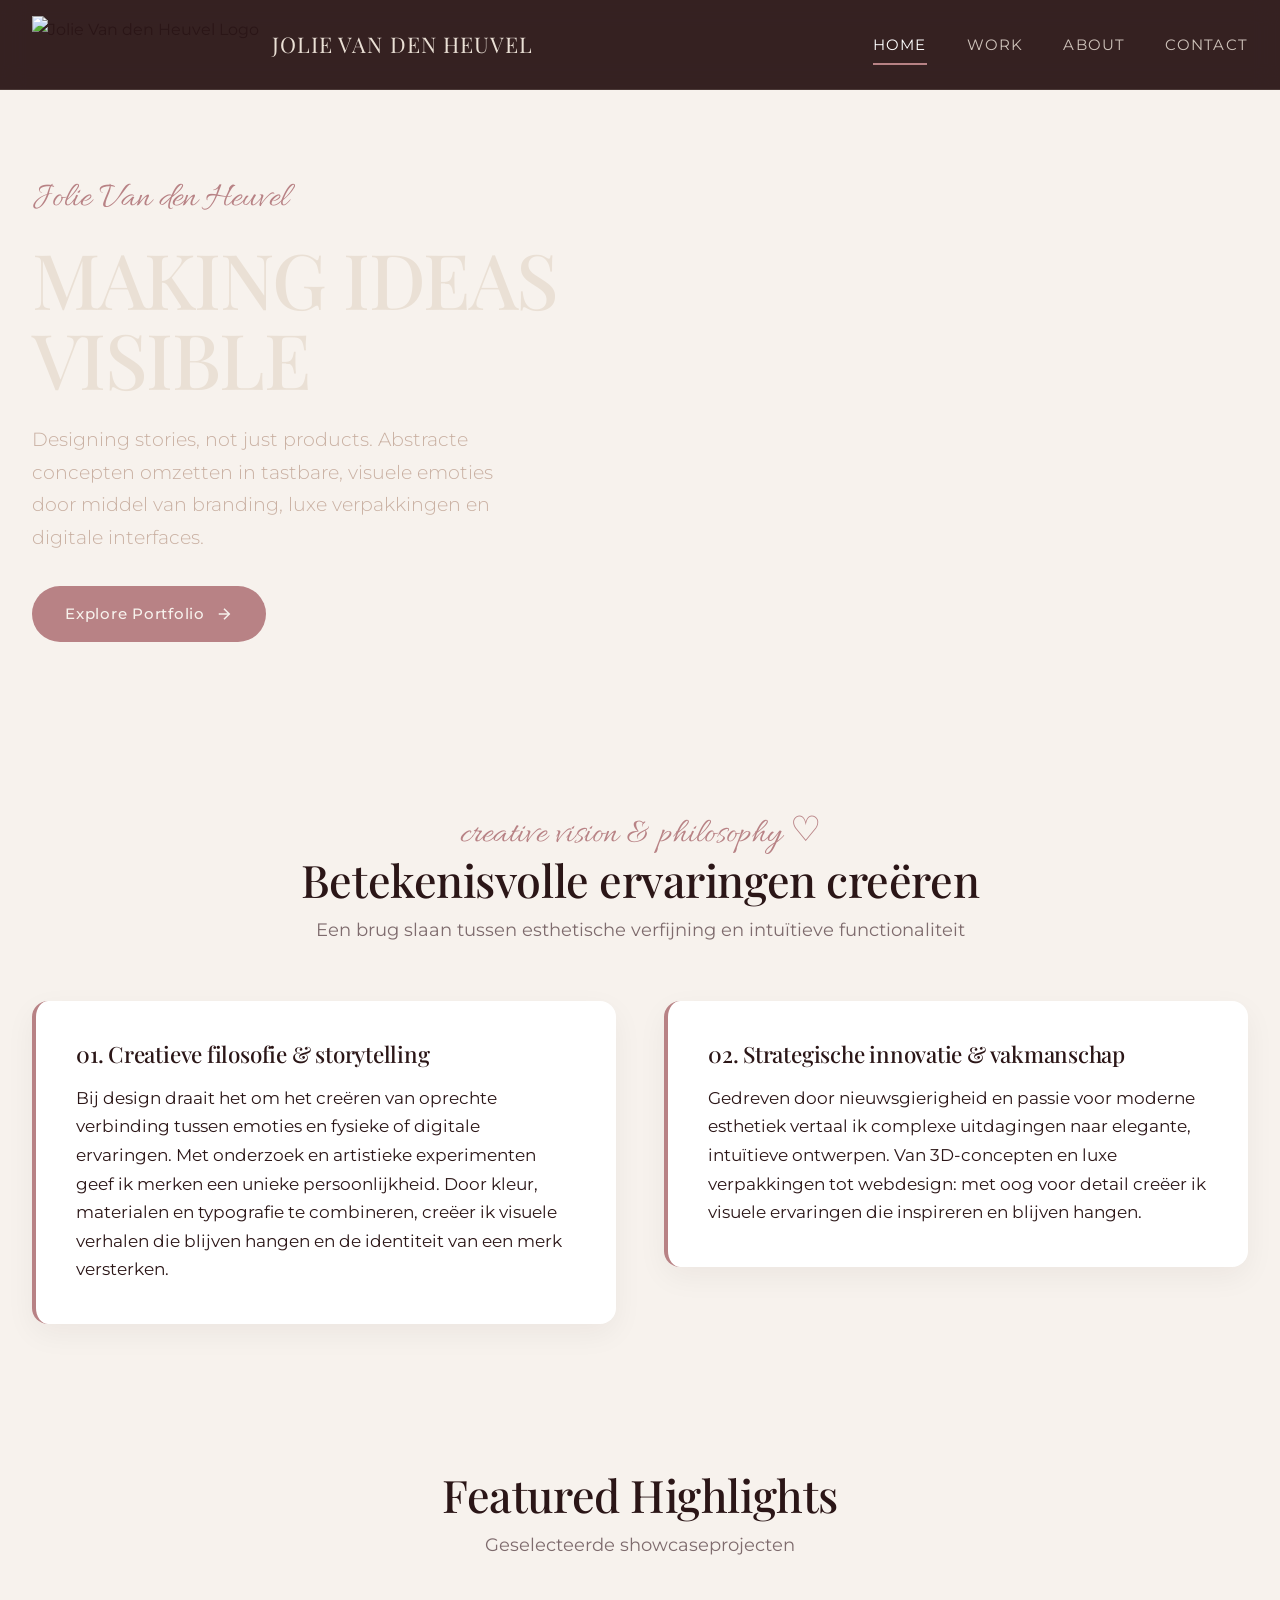
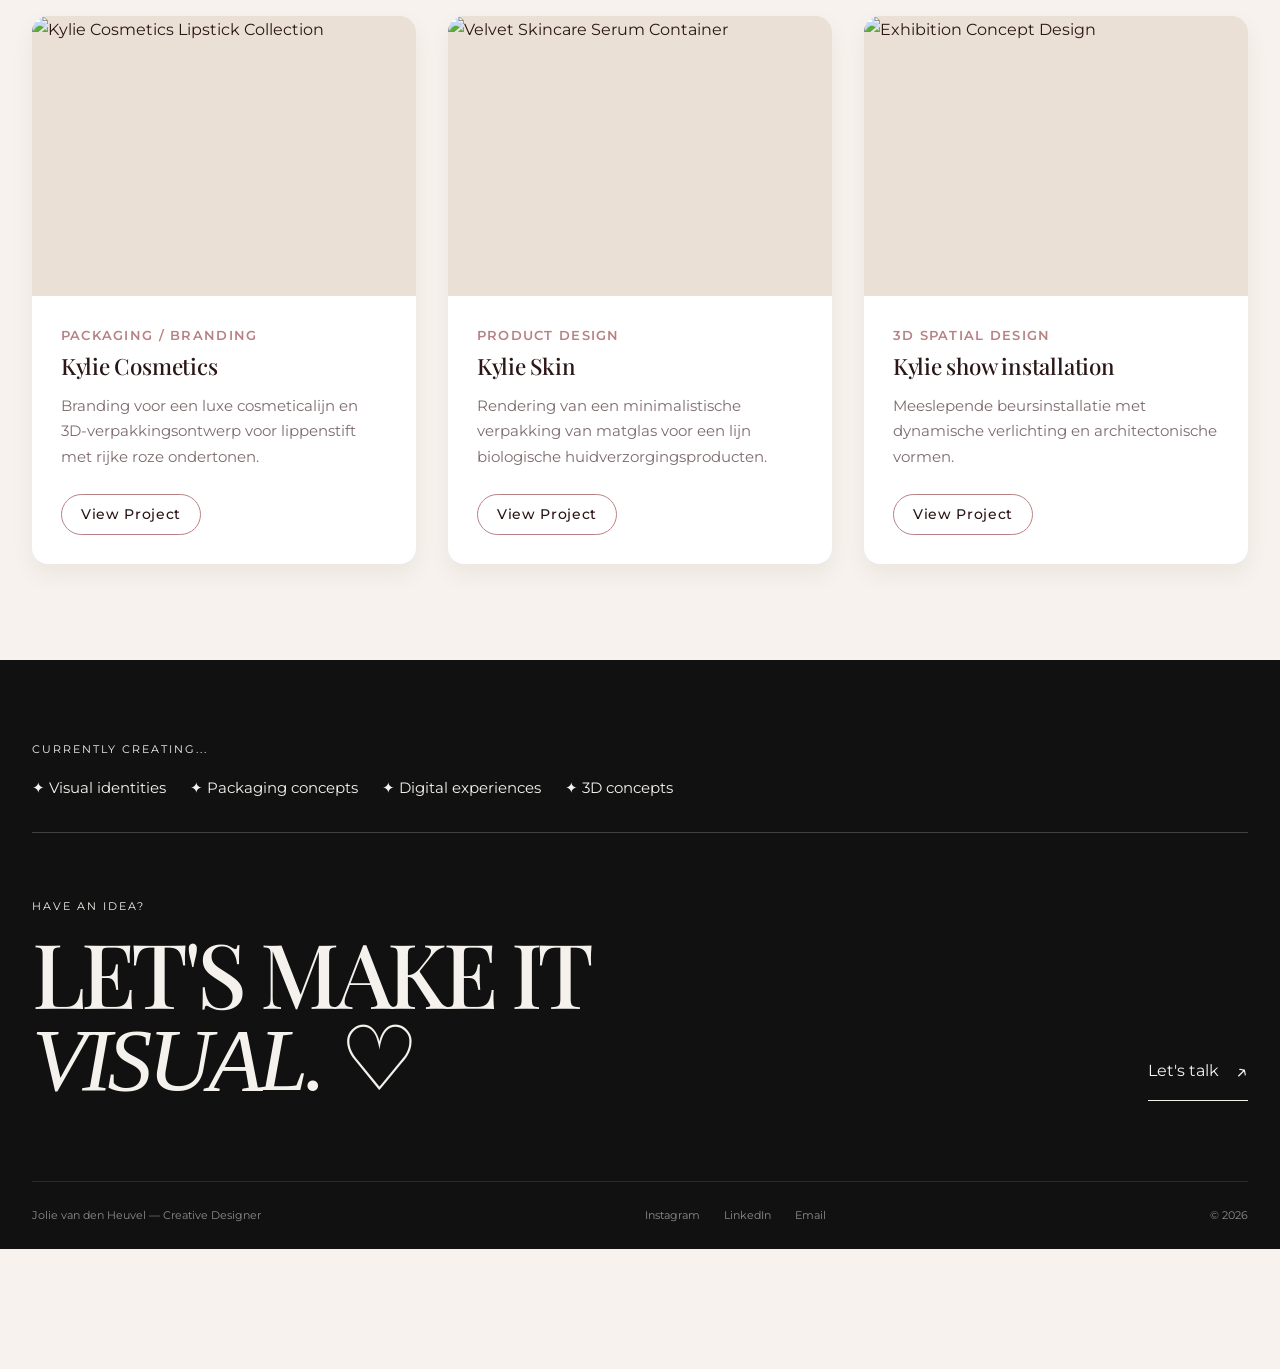
==== index.html @ 954a0385 "Add files via upload" ====
<!DOCTYPE html>
<html lang="en">
<head>
  <meta charset="UTF-8">
  <meta name="viewport" content="width=device-width, initial-scale=1.0">
  <title>Jolie Van den Heuvel | Creative Designer</title>
  <meta name="description" content="Portfolio of Jolie Van den Heuvel - Creative Designer specializing in brand identity, packaging design, and digital experiences.">
  <link rel="stylesheet" href="styles.css">
</head>
<body>

  <!-- PROMINENT HEADER WITH LOGO.PNG (All Pages) -->
  <header class="site-header" id="header">
    <div class="container header-inner">
      <a href="index.html" class="brand-logo" title="Jolie Van den Heuvel Logo">
        <img src="logo.new.png" alt="Jolie Van den Heuvel Logo">
        <span class="brand-title">Jolie van den Heuvel</span>
      </a>

      <nav class="main-nav" aria-label="Main Navigation">
        <a href="index.html" class="nav-link active">Home</a>
        <a href="work.html" class="nav-link">Work</a>
        <a href="about.html" class="nav-link">About</a>
        <a href="contact.html" class="nav-link">Contact</a>
      </nav>

      <button class="mobile-toggle" id="mobileToggle" aria-label="Toggle Mobile Menu">
        <div class="hamburger-icon">
          <span class="hamburger-bar"></span>
          <span class="hamburger-bar"></span>
          <span class="hamburger-bar"></span>
        </div>
      </button>
    </div>
  </header>

  <!-- MOBILE MENU DRAWER OVERLAY (Wireframe 08) -->
  <div class="mobile-menu-overlay" id="mobileOverlay">
    <button class="mobile-close-btn" id="mobileCloseBtn" aria-label="Close menu">&times;</button>
    <div class="mobile-nav-links">
      <a href="index.html" class="mobile-nav-link active">Home</a>
      <a href="work.html" class="mobile-nav-link">Work</a>
      <a href="about.html" class="mobile-nav-link">About</a>
      <a href="contact.html" class="mobile-nav-link">Contact</a>
    </div>
    <div class="mobile-socials">
      <span>Instagram</span> • <span>Pinterest</span> • <span>LinkedIn</span>
    </div>
  </div>

  <!-- HERO SECTION (Wireframe 01) -->
  <section class="hero-dark">
    <div class="container hero-grid">
      <div class="hero-content">
        <span class="hero-eyebrow">Jolie Van den Heuvel</span>
        <!-- Hero Header requested by user: 'designing the future' -->
        <h1 class="hero-title">Making Ideas Visible</h1>
        <p class="hero-subtitle">Designing stories, not just products. Abstracte concepten omzetten in tastbare, visuele emoties door middel van branding, luxe verpakkingen en digitale interfaces.</p>
        <a href="work.html" class="btn btn-primary">
          Explore Portfolio
          <svg width="18" height="18" viewBox="0 0 24 24" fill="none" stroke="currentColor" stroke-width="2"><line x1="5" y1="12" x2="19" y2="12"></line><polyline points="12 5 19 12 12 19"></polyline></svg>
        </a>
      </div>
  </section>

  <!-- CONTENT SECTION: 2 PARAGRAPHS UNDER HERO SECTION (Explicit User Requirement) -->
  <section class="home-intro-section">
    <div class="container">
      <div class="section-header">
        <span class="script-accent">creative vision & philosophy ♡</span>
        <h2 class="section-title">Betekenisvolle ervaringen creëren</h2>
        <p class="section-subtitle">Een brug slaan tussen esthetische verfijning en intuïtieve functionaliteit</p>
      </div>

      <div class="intro-content-grid">
        <!-- Paragraph 1 -->
        <div class="paragraph-card pop-hover">
          <h3>01. Creatieve filosofie & storytelling</h3>
          <p>Bij design draait het om het creëren van oprechte verbinding tussen emoties en fysieke of digitale ervaringen. Met onderzoek en artistieke experimenten geef ik merken een unieke persoonlijkheid. Door kleur, materialen en typografie te combineren, creëer ik visuele verhalen die blijven hangen en de identiteit van een merk versterken.</p>
        </div>

        <!-- Paragraph 2 -->
        <div class="paragraph-card pop-hover">
          <h3>02. Strategische innovatie & vakmanschap</h3>
          <p>Gedreven door nieuwsgierigheid en passie voor moderne esthetiek vertaal ik complexe uitdagingen naar elegante, intuïtieve ontwerpen. Van 3D-concepten en luxe verpakkingen tot webdesign: met oog voor detail creëer ik visuele ervaringen die inspireren en blijven hangen.</p>
        </div>
      </div>
    </div>
  </section>

  <!-- FEATURED WORK PREVIEW GRID -->
  <section style="padding: 4rem 0 6rem 0; background: var(--bg-light);">
    <div class="container">
      <div class="section-header">
        <h2 class="section-title">Featured Highlights</h2>
        <p class="section-subtitle">Geselecteerde showcaseprojecten</p>
      </div>

      <div class="portfolio-grid">
        <!-- Card 1 -->
        <div class="work-card pop-hover">
          <div class="work-card-image">
            <img src="work1_main.png" alt="Kylie Cosmetics Lipstick Collection">
          </div>
          <div class="work-card-body">
            <span class="work-card-tag">Packaging / Branding</span>
            <h3 class="work-card-title">Kylie Cosmetics</h3>
            <p class="work-card-desc">Branding voor een luxe cosmeticalijn en 3D-verpakkingsontwerp voor lippenstift met rijke roze ondertonen.</p>
            <a href="work.html" class="btn btn-outline" style="align-self: flex-start; padding: 0.5rem 1.2rem; font-size: 0.85rem;">View Project</a>
          </div>
        </div>

        <!-- Card 2 -->
        <div class="work-card pop-hover">
          <div class="work-card-image">
            <img src="work1_skin.png" alt="Velvet Skincare Serum Container">
          </div>
          <div class="work-card-body">
            <span class="work-card-tag">Product Design</span>
            <h3 class="work-card-title">Kylie Skin </h3>
            <p class="work-card-desc">Rendering van een minimalistische verpakking van matglas voor een lijn biologische huidverzorgingsproducten.</p>
            <a href="work.html" class="btn btn-outline" style="align-self: flex-start; padding: 0.5rem 1.2rem; font-size: 0.85rem;">View Project</a>
          </div>
        </div>

        <!-- Card 3 -->
        <div class="work-card pop-hover">
          <div class="work-card-image">
            <img src="work1_stand.png" alt="Exhibition Concept Design">
          </div>
          <div class="work-card-body">
            <span class="work-card-tag">3D Spatial Design</span>
            <h3 class="work-card-title">Kylie show installation</h3>
            <p class="work-card-desc">Meeslepende beursinstallatie met dynamische verlichting en architectonische vormen.</p>
            <a href="work.html" class="btn btn-outline" style="align-self: flex-start; padding: 0.5rem 1.2rem; font-size: 0.85rem;">View Project</a>
          </div>
        </div>
      </div>
    </div>
  </section>

  <!-- CREATIVE FOOTER --> <footer class="creative-footer"> <div class="container"> <div class="footer-creating"> <span class="footer-small-label">CURRENTLY CREATING...</span> <div class="creating-items"> <span>✦ Visual identities</span> <span>✦ Packaging concepts</span> <span>✦ Digital experiences</span> <span>✦ 3D concepts</span> </div> </div> <div class="footer-contact"> <div> <span class="footer-small-label">HAVE AN IDEA?</span> <h2>LET'S MAKE IT<br><em>VISUAL.</em> ♡</h2> </div> <a href="contact.html" class="footer-arrow"> Let's talk <span>↗</span> </a> </div> <div class="footer-bottom"> <span>Jolie van den Heuvel — Creative Designer</span> <div class="footer-socials"> <a href="#">Instagram</a> <a href="#">LinkedIn</a> <a href="mailto:yourmail@example.com">Email</a> </div> <span>© 2026</span> </div> </div> </footer>
      </div>
    </div>
  </footer>

  <script src="script.js"></script>
</body>
</html>
---- styles.css ----
/* ==========================================================================
   JOLIE VAN DEN HEUVEL - PORTFOLIO DESIGN SYSTEM
   Complementary color scheme inspired by logo.png and design wireframes
   ========================================================================== */

@import url('https://fonts.googleapis.com/css2?family=Playfair+Display:ital,wght@0,400..900;1,400..900&family=Montserrat:ital,wght@0,300..800;1,300..800&family=Allura&family=Cormorant+Garamond:ital,wght@0,400;0,600;1,400&display=swap');

:root {
  /* Color Palette derived from logo.png & wireframes */
  --bg-dark: #2B1617;          /* Deep Burgundy / Wine */
  --bg-dark-surface: #381C1E;  /* Warm Dark Surface */
  --bg-light: #F7F2ED;         /* Warm Off-White / Sand */
  --bg-card: #EAE0D5;          /* Warm Champagne Beige */
  --accent-rose: #B88285;      /* Soft Dusty Rose */
  --accent-taupe: #C9B0A2;     /* Warm Taupe */
  --accent-gold: #D4AF37;      /* Subtle Gold Accent */
  
  --text-dark: #2B1617;
  --text-light: #F7F2ED;
  --text-muted: #7E6B6D;
  --text-cream: #EAE0D5;
  
  /* Typography */
  --font-heading: 'Kaoly', 'Playfair Display', 'Cormorant Garamond', serif;
  --font-body: 'Montserrat', sans-serif;
  --font-script: 'Allura', cursive;
  
  /* Layout & Spacing */
  --header-height: 90px;
  --footer-height: 90px;
  --container-width: 1280px;
  --radius-sm: 8px;
  --radius-md: 16px;
  --radius-lg: 24px;
  
  /* Animation */
  --ease-out: cubic-bezier(0.16, 1, 0.3, 1);
  --transition-fast: 0.25s var(--ease-out);
  --transition-slow: 0.5s var(--ease-out);
}

/* Base Resets */
*, *::before, *::after {
  box-sizing: border-box;
  margin: 0;
  padding: 0;
}

html {
  scroll-behavior: smooth;
  font-size: 16px;
  -webkit-text-size-adjust: 100%;
}

body {
  font-family: var(--font-body);
  background-color: var(--bg-light);
  color: var(--text-dark);
  line-height: 1.7;
  min-height: 100vh;
  display: flex;
  flex-direction: column;
  padding-bottom: 120px; /* Clearance for fixed footer */
  overflow-x: hidden;
  -webkit-font-smoothing: antialiased;
}

/* Custom Selection */
::selection {
  background-color: var(--accent-rose);
  color: var(--text-light);
}

a {
  color: inherit;
  text-decoration: none;
  transition: color var(--transition-fast);
}

img {
  max-width: 100%;
  height: auto;
  display: block;
}

/* Utility Containers */
.container {
  width: 100%;
  max-width: var(--container-width);
  margin: 0 auto;
  padding: 0 2rem;
}

/* Typography Helpers */
h1, h2, h3, h4, .font-heading {
  font-family: var(--font-heading);
  font-weight: 500;
  line-height: 1.2;
  letter-spacing: -0.01em;
}

.script-accent {
  font-family: var(--font-script);
  font-size: 2.2rem;
  color: var(--accent-rose);
  line-height: 1;
  display: inline-block;
}

/* Hover Effect: Image slowly and slightly pops up */
.pop-hover {
  transition: transform var(--transition-slow), box-shadow var(--transition-slow), filter var(--transition-slow);
  will-change: transform, box-shadow;
  border-radius: var(--radius-sm);
  overflow: hidden;
}

.pop-hover:hover {
  transform: translateY(-8px) scale(1.02);
  box-shadow: 0 20px 40px rgba(43, 22, 23, 0.18);
  z-index: 2;
}

/* ==========================================================================
   HEADER & NAVIGATION
   ========================================================================== */
.site-header {
  position: sticky;
  top: 0;
  left: 0;
  width: 100%;
  height: var(--header-height);
  background: rgba(43, 22, 23, 0.95);
  backdrop-filter: blur(12px);
  -webkit-backdrop-filter: blur(12px);
  z-index: 900;
  border-bottom: 1px solid rgba(234, 224, 213, 0.12);
  display: flex;
  align-items: center;
}

.header-inner {
  display: flex;
  align-items: center;
  justify-content: space-between;
  width: 100%;
}

/* Prominent Logo Header */
.brand-logo {
  display: flex;
  align-items: center;
  gap: 0.8rem;
}

.brand-logo img {
  height: 58px;
  width: auto;
  object-fit: contain;
  transition: transform var(--transition-fast);
}

.brand-logo:hover img {
  transform: scale(1.05);
}

.brand-title {
  color: var(--text-cream);
  font-family: var(--font-heading);
  font-size: 1.35rem;
  letter-spacing: 0.05em;
  text-transform: uppercase;
}

/* Main Navigation */
.main-nav {
  display: flex;
  align-items: center;
  gap: 2.5rem;
}

.nav-link {
  color: var(--text-cream);
  font-size: 0.95rem;
  font-weight: 400;
  letter-spacing: 0.08em;
  text-transform: uppercase;
  position: relative;
  padding: 0.5rem 0;
  opacity: 0.85;
}

.nav-link::after {
  content: '';
  position: absolute;
  bottom: 0;
  left: 0;
  width: 0%;
  height: 2px;
  background-color: var(--accent-rose);
  transition: width var(--transition-fast);
}

.nav-link:hover, .nav-link.active {
  opacity: 1;
  color: #ffffff;
}

.nav-link:hover::after, .nav-link.active::after {
  width: 100%;
}

/* Mobile Hamburger Toggle */
.mobile-toggle {
  display: none;
  background: none;
  border: none;
  cursor: pointer;
  padding: 0.5rem;
  z-index: 950;
}

.hamburger-icon {
  width: 28px;
  height: 20px;
  position: relative;
  display: flex;
  flex-direction: column;
  justify-content: space-between;
}

.hamburger-bar {
  width: 100%;
  height: 2px;
  background-color: var(--text-cream);
  transition: transform var(--transition-fast), opacity var(--transition-fast);
}

/* Fullscreen Mobile Drawer Menu (Wireframe 08) */
.mobile-menu-overlay {
  position: fixed;
  top: 0;
  left: 0;
  width: 100vw;
  height: 100vh;
  background-color: var(--bg-dark);
  z-index: 940;
  display: flex;
  flex-direction: column;
  justify-content: center;
  align-items: center;
  opacity: 0;
  pointer-events: none;
  transition: opacity var(--transition-slow);
}

.mobile-menu-overlay.open {
  opacity: 1;
  pointer-events: auto;
}

.mobile-nav-links {
  display: flex;
  flex-direction: column;
  align-items: center;
  gap: 2rem;
  margin-bottom: 3rem;
}

.mobile-nav-link {
  font-family: var(--font-heading);
  font-size: 2.2rem;
  color: var(--text-cream);
  text-transform: capitalize;
  transition: color var(--transition-fast);
}

.mobile-nav-link:hover, .mobile-nav-link.active {
  color: var(--accent-rose);
}

.mobile-socials {
  display: flex;
  gap: 1.5rem;
  color: var(--accent-taupe);
  font-size: 1.2rem;
}

.mobile-close-btn {
  position: absolute;
  top: 2rem;
  right: 2rem;
  color: var(--text-cream);
  font-size: 2rem;
  background: none;
  border: none;
  cursor: pointer;
}

/* ================================
   CREATIVE FOOTER
================================ */

.creative-footer {
  background: #111111;
  color: #f5f2ed;
  padding: 5rem 0 1.5rem;
  position: relative;
  overflow: hidden;
}

/* Currently creating */

.footer-creating {
  border-bottom: 1px solid rgba(255,255,255,0.2);
  padding-bottom: 2rem;
  margin-bottom: 4rem;
}

.footer-small-label {
  display: block;
  font-size: 0.7rem;
  letter-spacing: 0.18em;
  text-transform: uppercase;
  opacity: 1;
  margin-bottom: 1rem;
  transition: opacity 0.4s ease;
}

.creating-items {
  display: flex;
  flex-wrap: wrap;
  gap: 1.5rem;
  font-size: 0.95rem;
}

.creating-items span {
  transition: transform 0.3s ease;
}

.creating-items span:hover {
  transform: translateY(-4px);
}

/* Main contact */

.footer-contact {
  display: flex;
  justify-content: space-between;
  align-items: flex-end;
  gap: 3rem;
  padding-bottom: 5rem;
}

.footer-contact h2 {
  font-size: clamp(3rem, 7vw, 7rem);
  line-height: 0.9;
  font-weight: 500;
  letter-spacing: -0.05em;
  margin: 0;
}

.footer-contact h2 em {
  font-family: Georgia, serif;
  font-weight: 400;
}

/* Let's talk button */

.footer-arrow {
  display: flex;
  align-items: center;
  gap: 1rem;
  color: #f5f2ed;
  text-decoration: none;
  font-size: 1rem;
  border-bottom: 1px solid #f5f2ed;
  padding-bottom: 0.6rem;
  transition: gap 0.3s ease;
}

.footer-arrow span {
  font-size: 1.4rem;
}

.footer-arrow:hover {
  gap: 1.5rem;
}

/* Bottom information */

.footer-bottom {
  border-top: 1px solid rgba(255,255,255,0.2);
  padding-top: 1.5rem;

  display: flex;
  justify-content: space-between;
  align-items: center;
  gap: 2rem;

  font-size: 0.7rem;
  opacity: 0.55;
}

.footer-socials {
  display: flex;
  gap: 1.5rem;
}

.footer-socials a {
  color: #f5f2ed;
  text-decoration: none;
  transition: opacity 0.2s ease;
}

.footer-socials a:hover {
  opacity: 0.6;
}

/* Mobile */

@media (max-width: 700px) {

  .creative-footer {
    padding: 3.5rem 0 1.5rem;
  }

  .creating-items {
    flex-direction: column;
    gap: 0.7rem;
  }

  .footer-contact {
    flex-direction: column;
    align-items: flex-start;
    padding-bottom: 3.5rem;
  }

  .footer-contact h2 {
    font-size: 3.5rem;
  }

  .footer-bottom {
    flex-direction: column;
    align-items: flex-start;
    gap: 1rem;
  }
}

/* ==========================================================================
   PAGE SECTIONS & COMPONENTS
   ========================================================================== */

/* Hero Section (Home Page Wireframe 01) */
.hero-dark {
  background-image: url('background\ hero.png');
  background-size: cover;
  background-position: center;
  background-repeat: no-repeat;
  color: var(--text-light);
  padding: 5rem 0 6rem 0;
  position: relative;
  overflow: hidden;
}

.hero-grid {
  display: grid;
  grid-template-columns: 1.2fr 1fr;
  gap: 4rem;
  align-items: center;
}

.hero-content {
  display: flex;
  flex-direction: column;
  align-items: flex-start;
}

.hero-eyebrow {
  font-family: var(--font-script);
  font-size: 2.2rem;
  color: var(--accent-rose);
  margin-bottom: 0.5rem;
}

/* Header for hero section strictly requested: 'designing the future' */
.hero-title {
  font-size: clamp(3.2rem, 6vw, 5.5rem);
  color: var(--text-cream);
  line-height: 1.05;
  margin-bottom: 1.5rem;
  text-transform: uppercase;
  letter-spacing: -0.02em;
}

.hero-subtitle {
  font-size: 1.2rem;
  color: var(--accent-taupe);
  font-weight: 300;
  margin-bottom: 2rem;
  max-width: 500px;
}

.hero-image-wrapper {
  position: relative;
  border-radius: var(--radius-md);
  overflow: hidden;
  box-shadow: 0 30px 60px rgba(0, 0, 0, 0.4);
}

.hero-image-wrapper img {
  width: 100%;
  height: 520px;
  object-fit: cover;
}

/* Main Content Section (Home Page 2 Paragraphs) */
.home-intro-section {
  padding: 5rem 0;
  background-color: var(--bg-light);
}

.intro-content-grid {
  display: grid;
  grid-template-columns: 1fr 1fr;
  gap: 3rem;
  align-items: start;
}

.paragraph-card {
  background-color: #ffffff;
  padding: 2.5rem;
  border-radius: var(--radius-md);
  box-shadow: 0 10px 30px rgba(43, 22, 23, 0.05);
  border-left: 4px solid var(--accent-rose);
  font-size: 1.05rem;
  color: var(--text-dark);
}

.paragraph-card h3 {
  font-size: 1.4rem;
  margin-bottom: 1rem;
  color: var(--bg-dark);
}

/* Featured Works Showcase Grid */
.section-header {
  text-align: center;
  margin-bottom: 3.5rem;
}

.section-title {
  font-size: 2.8rem;
  color: var(--bg-dark);
  margin-bottom: 0.5rem;
}

.section-subtitle {
  color: var(--text-muted);
  font-size: 1.1rem;
}

.portfolio-grid {
  display: grid;
  grid-template-columns: repeat(auto-fill, minmax(340px, 1fr));
  gap: 2rem;
}

.work-card {
  background: #ffffff;
  border-radius: var(--radius-md);
  overflow: hidden;
  box-shadow: 0 10px 25px rgba(43, 22, 23, 0.06);
  display: flex;
  flex-direction: column;
  height: 100%;
}

.work-card-image {
  position: relative;
  height: 280px;
  overflow: hidden;
  background-color: var(--bg-card);
}

.work-card-image img {
  width: 100%;
  height: 100%;
  object-fit: cover;
}

.work-card-body {
  padding: 1.8rem;
  display: flex;
  flex-direction: column;
  flex-grow: 1;
}

.work-card-tag {
  font-size: 0.8rem;
  text-transform: uppercase;
  letter-spacing: 0.1em;
  color: var(--accent-rose);
  font-weight: 600;
  margin-bottom: 0.4rem;
}

.work-card-title {
  font-size: 1.4rem;
  color: var(--bg-dark);
  margin-bottom: 0.8rem;
}

.work-card-desc {
  font-size: 0.95rem;
  color: var(--text-muted);
  margin-bottom: 1.5rem;
}

/* Buttons */
.btn {
  display: inline-flex;
  align-items: center;
  justify-content: center;
  gap: 0.6rem;
  padding: 0.9rem 2rem;
  border-radius: 50px;
  font-size: 0.95rem;
  font-weight: 500;
  letter-spacing: 0.05em;
  cursor: pointer;
  transition: all var(--transition-fast);
  border: 1px solid transparent;
}

.btn-primary {
  background-color: var(--accent-rose);
  color: var(--text-light);
}

.btn-primary:hover {
  background-color: #a46d70;
  transform: translateY(-2px);
  box-shadow: 0 8px 20px rgba(184, 130, 133, 0.35);
}

.btn-outline {
  border-color: var(--accent-rose);
  color: var(--bg-dark);
  background: transparent;
}

.btn-outline:hover {
  background-color: var(--accent-rose);
  color: var(--text-light);
}

/* =========================================
   PROJECT CASE STUDY — MODAL
========================================= */

.project-modal-backdrop {
  position: fixed;
  inset: 0;
  z-index: 9999;

  background: rgba(20, 18, 18, 0.72);
  backdrop-filter: blur(8px);
  -webkit-backdrop-filter: blur(8px);

  overflow-y: auto;
  padding: 35px;

  opacity: 0;
  visibility: hidden;
  pointer-events: none;

  transition: opacity 0.4s ease, visibility 0.4s ease;
}

.project-modal-backdrop.active {
  opacity: 1;
  visibility: visible;
  pointer-events: auto;
}


/* =========================================
   PROJECT CASE STUDY
========================================= */

.project-case-study {
  position: relative;
  width: min(1150px, 100%);
  margin: 0 auto;

  background: #F7F2ED;
  color: #171717;

  overflow: hidden;

  box-shadow: 0 30px 100px rgba(0, 0, 0, 0.25);
}

/* =========================================
   CLOSE BUTTON
========================================= */

.project-modal-close {
  position: fixed;
  top: 25px;
  right: 30px;

  width: 48px;
  height: 48px;

  border: 1px solid rgba(255, 255, 255, 0.5);
  border-radius: 50%;

  background: rgba(255, 255, 255, 0.95);
  color: #171717;

  font-size: 28px;
  font-weight: 300;
  line-height: 1;

  display: flex;
  align-items: center;
  justify-content: center;

  cursor: pointer;
  z-index: 10001;

  transition:
    transform 0.3s ease,
    background 0.3s ease,
    color 0.3s ease;
}

.project-modal-close:hover {
  transform: rotate(90deg);
  background: #171717;
  color: #ffffff;
}


/* =========================================
   HEADER
========================================= */

.case-study-header {
  padding: 100px 90px 70px;
  max-width: 900px;
}

.modal-subtitle,
.case-study-label {
  display: block;
  font-size: 0.68rem;
  letter-spacing: 0.22em;
  text-transform: uppercase;
  color: #777;
  margin-bottom: 18px;
}

.case-study-header h2 {
  margin: 0;
  font-size: clamp(4rem, 8vw, 7rem);
  font-weight: 400;
  letter-spacing: -0.055em;
  line-height: 0.9;
}

.case-study-intro {
  max-width: 620px;
  margin-top: 35px;

  font-size: 1.05rem;
  line-height: 1.75;
  color: #555;
}

.case-study-intro p:nth-of-type(2) {
  margin-top: 20px;
}



/* =========================================
   HERO IMAGE — VOLLEDIG ZICHTBAAR
========================================= */

.case-study-hero {
  width: 100%;
  padding: 0 90px;
  margin: 0 0 110px;
  background: #ffffff;
}

.case-study-hero img {
  width: 100%;
  max-width: 850px;
  height: auto;
  display: block;
  margin: 0 auto;
  object-fit: contain;
  aspect-ratio: auto;
}


/* =========================================
   TEXT SECTION
========================================= */

.case-study-section {
  padding: 110px 90px;
}

.case-study-text {
  max-width: 720px;
}

.case-study-text.narrow {
  max-width: 620px;
  margin: 0;
}

.case-study-section h3 {
  margin: 15px 0 30px;

  font-size: clamp(2.2rem, 4vw, 4rem);
  font-weight: 400;

  letter-spacing: -0.035em;
  line-height: 1.05;
}

.case-study-section p {
  margin: 0 0 20px;
  max-width: 650px;

  font-size: 1rem;
  line-height: 1.85;

  color: #555;
}


/* =========================================
   TWO COLUMN TEXT
========================================= */

.split-section {
  display: grid;
  grid-template-columns: 0.8fr 1.2fr;
  gap: 100px;

  border-top: 1px solid #ddd;
  border-bottom: 1px solid #ddd;
}


/* =========================================
   IMAGE GRID
========================================= */

.case-study-images {
  display: grid;
  gap: 18px;
  padding: 0 50px;
}

.case-study-images img {
  width: 100%;
  display: block;

  object-fit: cover;

  transition: transform 0.5s ease;
}

.case-study-images img:hover {
  transform: scale(1.015);
}

.two-images {
  grid-template-columns: 1fr 1fr;
}

.three-images {
  grid-template-columns: repeat(3, 1fr);
}


/* =========================================
   FULL WIDTH IMAGE
========================================= */

.case-study-full-image {
  margin-top: 100px;
}

.case-study-full-image img {
  width: 100%;
  display: block;
}


/* =========================================
   FINAL SECTION
========================================= */

.final-section {
  padding: 110px 90px 110px;
  text-align: left;
  border-top: 1px solid #ddd;
}

.final-section .case-study-label,
.final-section h3,
.final-section p {
  max-width: 650px;
}

.final-section h3 {
  margin: 15px 0 30px;
}

.final-section p {
  margin: 0 0 20px;
}
.final-section .btn {
  display: inline-flex;
  align-items: center;
  padding: 15px 28px;
  margin-top: 50px;
  text-decoration: none;
  transition: transform 0.3s ease;
}

.final-section .btn:hover {
  transform: translateY(-3px);
}


/* =========================================
   CASE STUDY MOBILE
========================================= */

@media (max-width: 700px) {

  .project-modal-backdrop {
    padding: 12px;
  }

  .project-case-study {
    width: 100%;
  }

  .project-modal-close {
    top: 15px;
    right: 15px;

    width: 42px;
    height: 42px;

    font-size: 28px;
  }

  .case-study-header {
    padding: 80px 25px 50px;
  }

  .case-study-header h2 {
    font-size: 3.5rem;
  }

  .case-study-hero {
    padding: 0;
    margin-bottom: 60px;
  }

  .case-study-hero img {
    width: 100%;
    max-width: 100%;
    height: auto;
    display: block;

    object-fit: contain;
    aspect-ratio: auto;
  }

  .case-study-section {
    padding: 70px 25px;
  }

  .split-section {
    grid-template-columns: 1fr;
    gap: 35px;
  }

  .case-study-images {
    padding: 0 20px;
  }

  .two-images,
  .three-images {
    grid-template-columns: 1fr;
  }

  .final-section {
    padding: 100px 25px 140px;
    text-align: center;

    border-top: 1px solid #ddd;
  }
}

/* ==========================================================================
   ABOUT PAGE (Wireframe 02)
   ========================================================================== */
.about-hero {
  padding: 5rem 0;
  background-color: var(--bg-light);
}

.about-grid {
  display: grid;
  grid-template-columns: 1fr 1fr;
  gap: 4rem;
  align-items: center;
}

.about-text-col h1 {
  font-size: 3.5rem;
  color: var(--bg-dark);
  margin-bottom: 1.5rem;
}

.about-paragraph {
  font-size: 1.1rem;
  color: var(--text-dark);
  margin-bottom: 2rem;
  line-height: 1.8;
}

.about-image-col {
  position: relative;
}

.about-photo-card {
  position: relative;
  border-radius: var(--radius-md);
  overflow: hidden;
  background-color: #fff;
  padding: 1rem;
  box-shadow: 0 20px 40px rgba(43, 22, 23, 0.12);
}

.about-photo-card img {
  width: 100%;
  height: 480px;
  object-fit: cover;
  object-position: center bottom;
  border-radius: var(--radius-sm);
  object-position: center 30%;
}
.handwritten-tag {
  position: absolute;
  bottom: -20px;
  right: -20px;
  background: var(--bg-dark);
  color: var(--text-cream);
  padding: 1rem 1.8rem;
  border-radius: var(--radius-md);
  box-shadow: 0 10px 30px rgba(0, 0, 0, 0.3);
  transform: rotate(-3deg);
}

.handwritten-tag span {
  font-family: var(--font-script);
  font-size: 1.8rem;
  color: var(--accent-rose);
  display: block;
}

/* Skills Ticker Banner */
.ticker-wrap {
  width: 100%;
  background: var(--bg-dark);
  color: var(--text-cream);
  padding: 1.2rem 0;
  overflow: hidden;
  border-top: 1px solid rgba(234, 224, 213, 0.1);
  border-bottom: 1px solid rgba(234, 224, 213, 0.1);
  margin: 3rem 0;
}

.ticker {
  display: flex;
  gap: 3rem;
  white-space: nowrap;
  animation: marquee 25s linear infinite;
}

.ticker-item {
  font-family: var(--font-heading);
  font-size: 1.2rem;
  letter-spacing: 0.15em;
  text-transform: uppercase;
  color: var(--accent-taupe);
  display: flex;
  align-items: center;
  gap: 3rem;
}

.ticker-item::after {
  content: '★';
  color: var(--accent-rose);
  font-size: 0.9rem;
}

@keyframes marquee {
  0% { transform: translateX(0); }
  100% { transform: translateX(-50%); }
}

/* ==========================================================================
   WORK PAGE (Wireframe 03 & 04)
   ========================================================================== */
.work-page-header {
  padding: 4rem 0 2rem 0;
  text-align: center;
}

.work-page-header h1 {
  font-size: 3.8rem;
  color: var(--bg-dark);
  margin-bottom: 1rem;
}

.work-intro-paragraph {
  max-width: 750px;
  margin: 0 auto 2.5rem auto;
  font-size: 1.1rem;
  color: var(--text-muted);
}

/* Category Filter Tabs */
.filter-tabs {
  display: flex;
  justify-content: center;
  gap: 1rem;
  margin-bottom: 3.5rem;
  flex-wrap: wrap;
}

.filter-btn {
  padding: 0.6rem 1.6rem;
  border-radius: 30px;
  background: #ffffff;
  border: 1px solid var(--accent-taupe);
  color: var(--bg-dark);
  font-size: 0.9rem;
  font-weight: 500;
  cursor: pointer;
  transition: all var(--transition-fast);
}

.filter-btn:hover, .filter-btn.active {
  background: var(--bg-dark);
  color: var(--text-cream);
  border-color: var(--bg-dark);
}


/* ==========================================================================
   CONTACT PAGE (Wireframe 05)
   ========================================================================== */
.contact-hero {
  padding: 4rem 0 5rem 0;
  background-color: var(--bg-light);
}

.contact-grid {
  display: grid;
  grid-template-columns: 1.1fr 1fr;
  gap: 4rem;
  align-items: start;
}

.contact-info-col h1 {
  font-size: 3.5rem;
  color: var(--bg-dark);
  margin-bottom: 1rem;
  line-height: 1.15;
}

.contact-paragraph {
  font-size: 1.1rem;
  color: var(--text-muted);
  margin-bottom: 2.5rem;
}

.contact-meta-list {
  display: flex;
  flex-direction: column;
  gap: 1.2rem;
  margin-bottom: 3rem;
}

.contact-meta-item {
  display: flex;
  align-items: center;
  gap: 1rem;
  font-size: 1.05rem;
  color: var(--bg-dark);
}

.contact-meta-icon {
  width: 44px;
  height: 44px;
  border-radius: 50%;
  background: var(--bg-card);
  display: flex;
  align-items: center;
  justify-content: center;
  color: var(--bg-dark);
}

/* Contact Form */
.contact-form {
  background: #ffffff;
  padding: 2.5rem;
  border-radius: var(--radius-md);
  box-shadow: 0 15px 35px rgba(43, 22, 23, 0.08);
}

.form-group {
  margin-bottom: 1.5rem;
}

.form-label {
  display: block;
  font-size: 0.9rem;
  font-weight: 500;
  color: var(--bg-dark);
  margin-bottom: 0.5rem;
}

.form-input, .form-textarea {
  width: 100%;
  padding: 0.9rem 1.2rem;
  border-radius: var(--radius-sm);
  border: 1px solid #DED6CD;
  background-color: var(--bg-light);
  font-family: var(--font-body);
  font-size: 1rem;
  color: var(--text-dark);
  transition: border-color var(--transition-fast), box-shadow var(--transition-fast);
}

.form-input:focus, .form-textarea:focus {
  outline: none;
  border-color: var(--accent-rose);
  box-shadow: 0 0 0 3px rgba(184, 130, 133, 0.2);
}

.contact-image-card {
  position: relative;
  margin-top: 1.5rem;
  border-radius: var(--radius-md);
  overflow: hidden;
  box-shadow: 0 15px 35px rgba(43, 22, 23, 0.12);
}

.contact-image-card img {
  width: 100%;
  height: 480px;
  object-fit: cover;
  object-position: center bottom;
  border-radius: var(--radius-sm);
}


.contact-accent-note {
  position: absolute;
  bottom: 1.5rem;
  right: 1.5rem;
  background: rgba(43, 22, 23, 0.9);
  color: var(--accent-rose);
  padding: 0.8rem 1.4rem;
  border-radius: var(--radius-sm);
  font-family: var(--font-script);
  font-size: 1.8rem;
}
/* Scent Memory Letter: vier foto's naast elkaar */
.case-study-images.four-images {
  display: grid;
  grid-template-columns: repeat(4, minmax(0, 1fr));
  gap: 1rem;
  align-items: start;
}

.case-study-images.four-images img {
  display: block;
  width: 100%;
  height: auto;
  object-fit: cover;
  border-radius: 8px;
}

@media (max-width: 700px) {
  .case-study-images.four-images {
    grid-template-columns: repeat(2, minmax(0, 1fr));
  }
}
/* Alleen de Game Box-afbeelding */
.work-card:has(img[src="design1.PNG"]) .work-card-image {
  height: 280px;
}

.work-card:has(img[src="design1.PNG"]) .work-card-image img {
  object-fit: cover;
  object-position: center 80%;
}
/* ==========================================================================
   RESPONSIVE MEDIA QUERIES (Mobile Browser Safety)
   ========================================================================== */
@media (max-width: 992px) {
  .hero-grid, .about-grid, .intro-content-grid, .contact-grid, .modal-grid {
    grid-template-columns: 1fr;
    gap: 2.5rem;
  }

  .main-nav {
    display: none;
  }

  .mobile-toggle {
    display: block;
  }

  .hero-title {
    font-size: 3.2rem;
  }

  .about-text-col h1, .contact-info-col h1, .work-page-header h1 {
    font-size: 2.8rem;
  }

  .fixed-footer {
    padding: 0.8rem 0;
  }

  .footer-inner {
    flex-direction: column;
    align-items: center;
    gap: 0.8rem;
    text-align: center;
  }
}

@media (max-width: 576px) {
  .container {
    padding: 0 1.2rem;
  }

  .brand-logo img {
    height: 46px;
  }

  .hero-title {
    font-size: 2.5rem;
  }

  .portfolio-grid {
    grid-template-columns: 1fr;
  }

  .paragraph-card {
    padding: 1.5rem;
  }
}
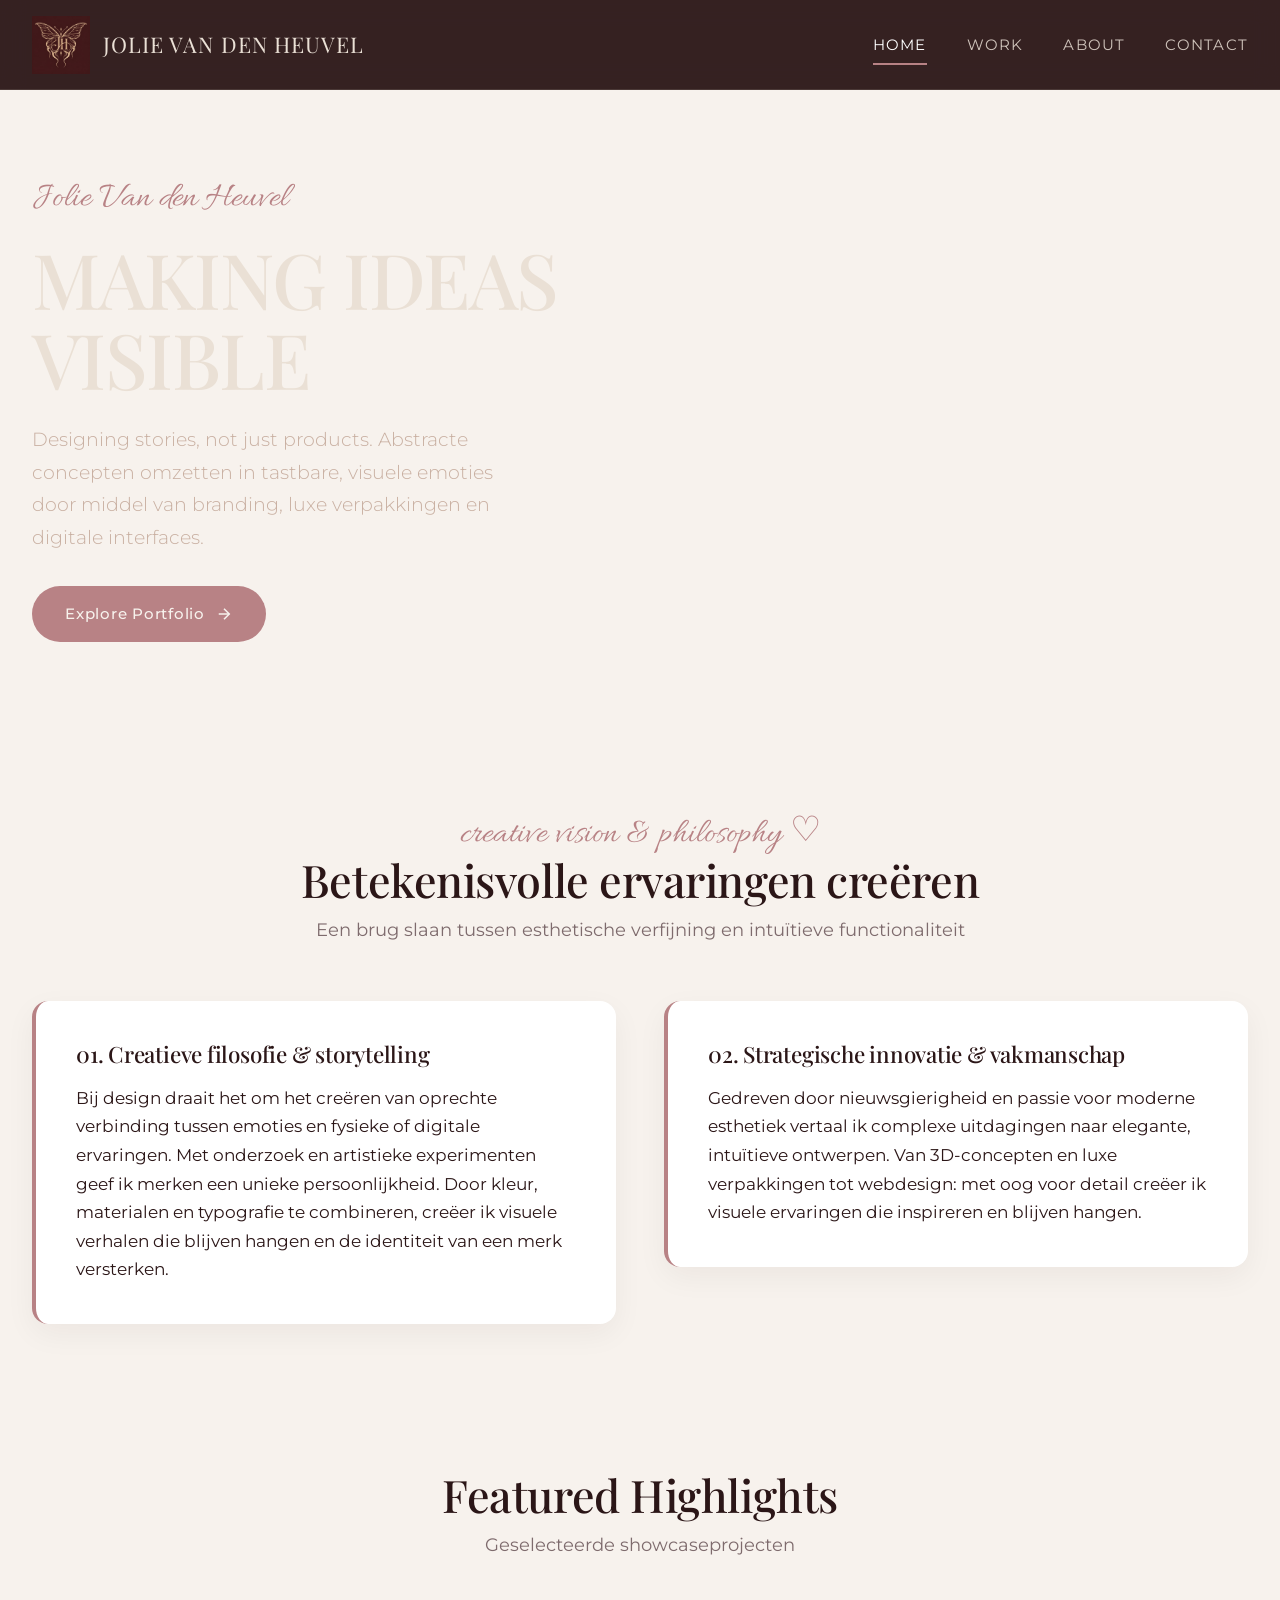
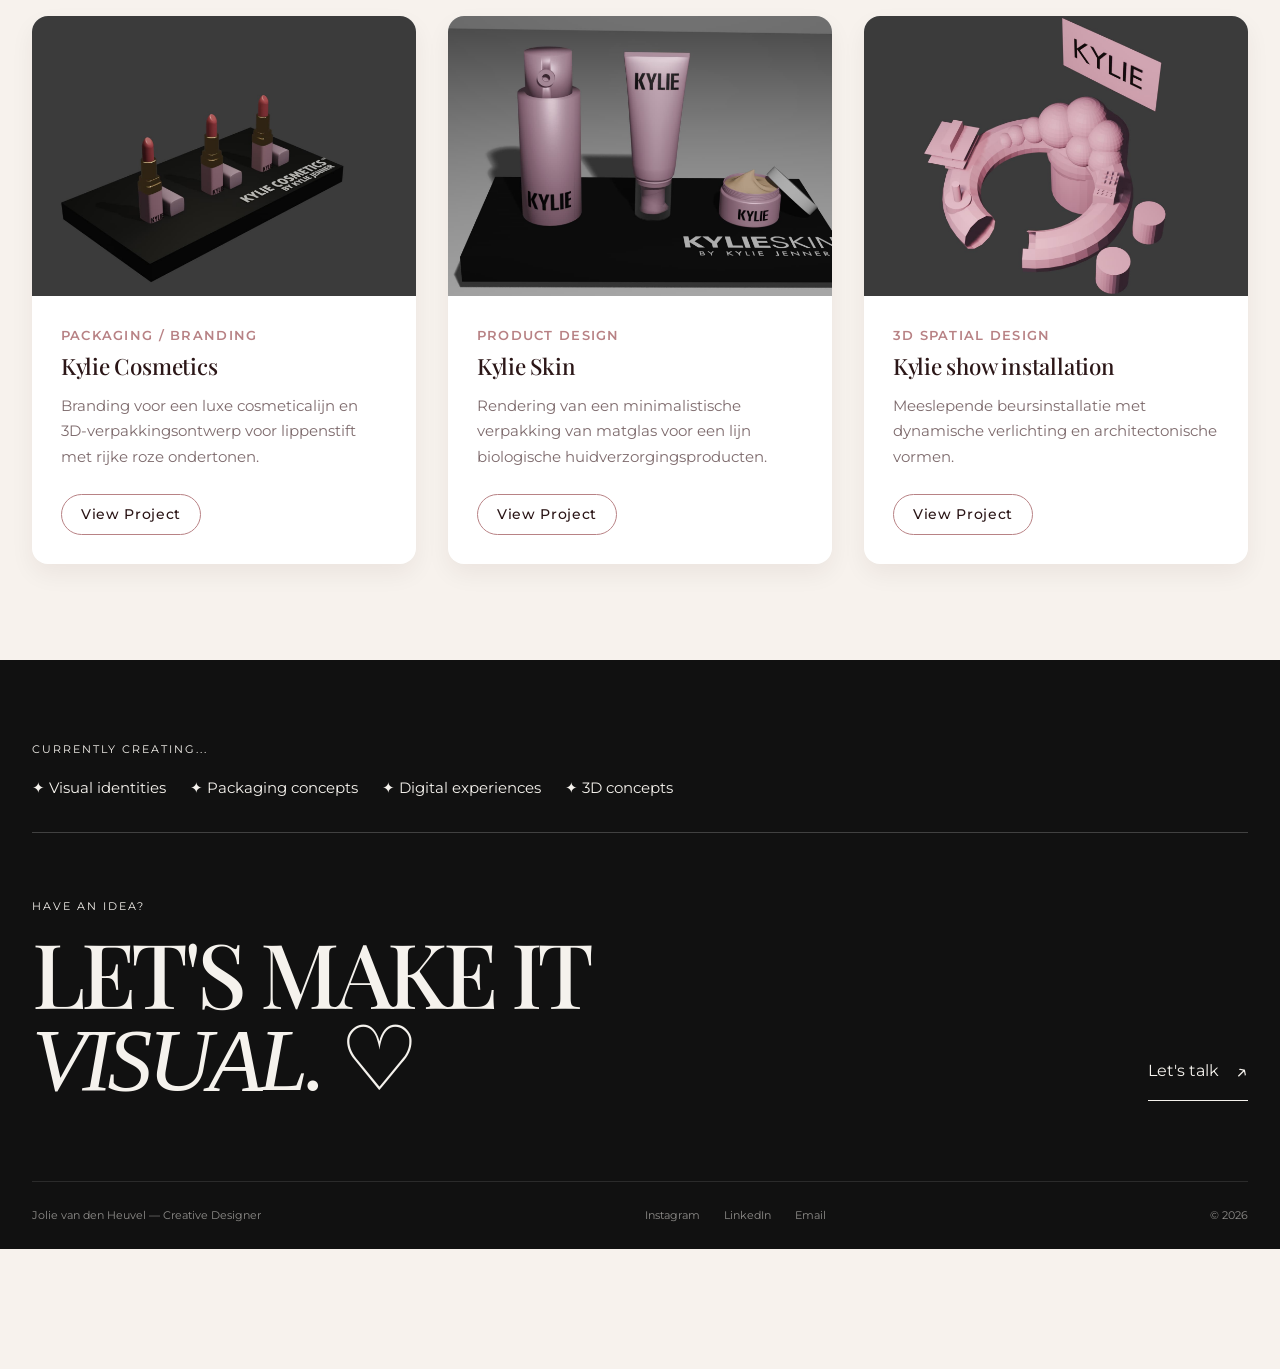
==== commit 774c1b99: "Add files via upload" ====
--- a/index.html
+++ b/index.html
@@ -13,7 +13,7 @@
   <header class="site-header" id="header">
     <div class="container header-inner">
       <a href="index.html" class="brand-logo" title="Jolie Van den Heuvel Logo">
-        <img src="logo.new.png" alt="Jolie Van den Heuvel Logo">
+        <img src="logo.new.jpg" alt="Jolie Van den Heuvel Logo">
         <span class="brand-title">Jolie van den Heuvel</span>
       </a>
 
@@ -100,7 +100,7 @@
         <!-- Card 1 -->
         <div class="work-card pop-hover">
           <div class="work-card-image">
-            <img src="work1_main.png" alt="Kylie Cosmetics Lipstick Collection">
+            <img src="work1_main.jpg" alt="Kylie Cosmetics Lipstick Collection">
           </div>
           <div class="work-card-body">
             <span class="work-card-tag">Packaging / Branding</span>
@@ -113,7 +113,7 @@
         <!-- Card 2 -->
         <div class="work-card pop-hover">
           <div class="work-card-image">
-            <img src="work1_skin.png" alt="Velvet Skincare Serum Container">
+            <img src="work1_skin.jpg" alt="Velvet Skincare Serum Container">
           </div>
           <div class="work-card-body">
             <span class="work-card-tag">Product Design</span>
@@ -126,7 +126,7 @@
         <!-- Card 3 -->
         <div class="work-card pop-hover">
           <div class="work-card-image">
-            <img src="work1_stand.png" alt="Exhibition Concept Design">
+            <img src="work1_stand.jpg" alt="Exhibition Concept Design">
           </div>
           <div class="work-card-body">
             <span class="work-card-tag">3D Spatial Design</span>
--- a/styles.css
+++ b/styles.css
@@ -1329,56 +1329,4 @@
    ========================================================================== */
 @media (max-width: 992px) {
   .hero-grid, .about-grid, .intro-content-grid, .contact-grid, .modal-grid {
-    grid-template-columns: 1fr;
-    gap: 2.5rem;
-  }
-
-  .main-nav {
-    display: none;
-  }
-
-  .mobile-toggle {
-    display: block;
-  }
-
-  .hero-title {
-    font-size: 3.2rem;
-  }
-
-  .about-text-col h1, .contact-info-col h1, .work-page-header h1 {
-    font-size: 2.8rem;
-  }
-
-  .fixed-footer {
-    padding: 0.8rem 0;
-  }
-
-  .footer-inner {
-    flex-direction: column;
-    align-items: center;
-    gap: 0.8rem;
-    text-align: center;
-  }
-}
-
-@media (max-width: 576px) {
-  .container {
-    padding: 0 1.2rem;
-  }
-
-  .brand-logo img {
-    height: 46px;
-  }
-
-  .hero-title {
-    font-size: 2.5rem;
-  }
-
-  .portfolio-grid {
-    grid-template-columns: 1fr;
-  }
-
-  .paragraph-card {
-    padding: 1.5rem;
-  }
-}
+    grid-template-columns:
